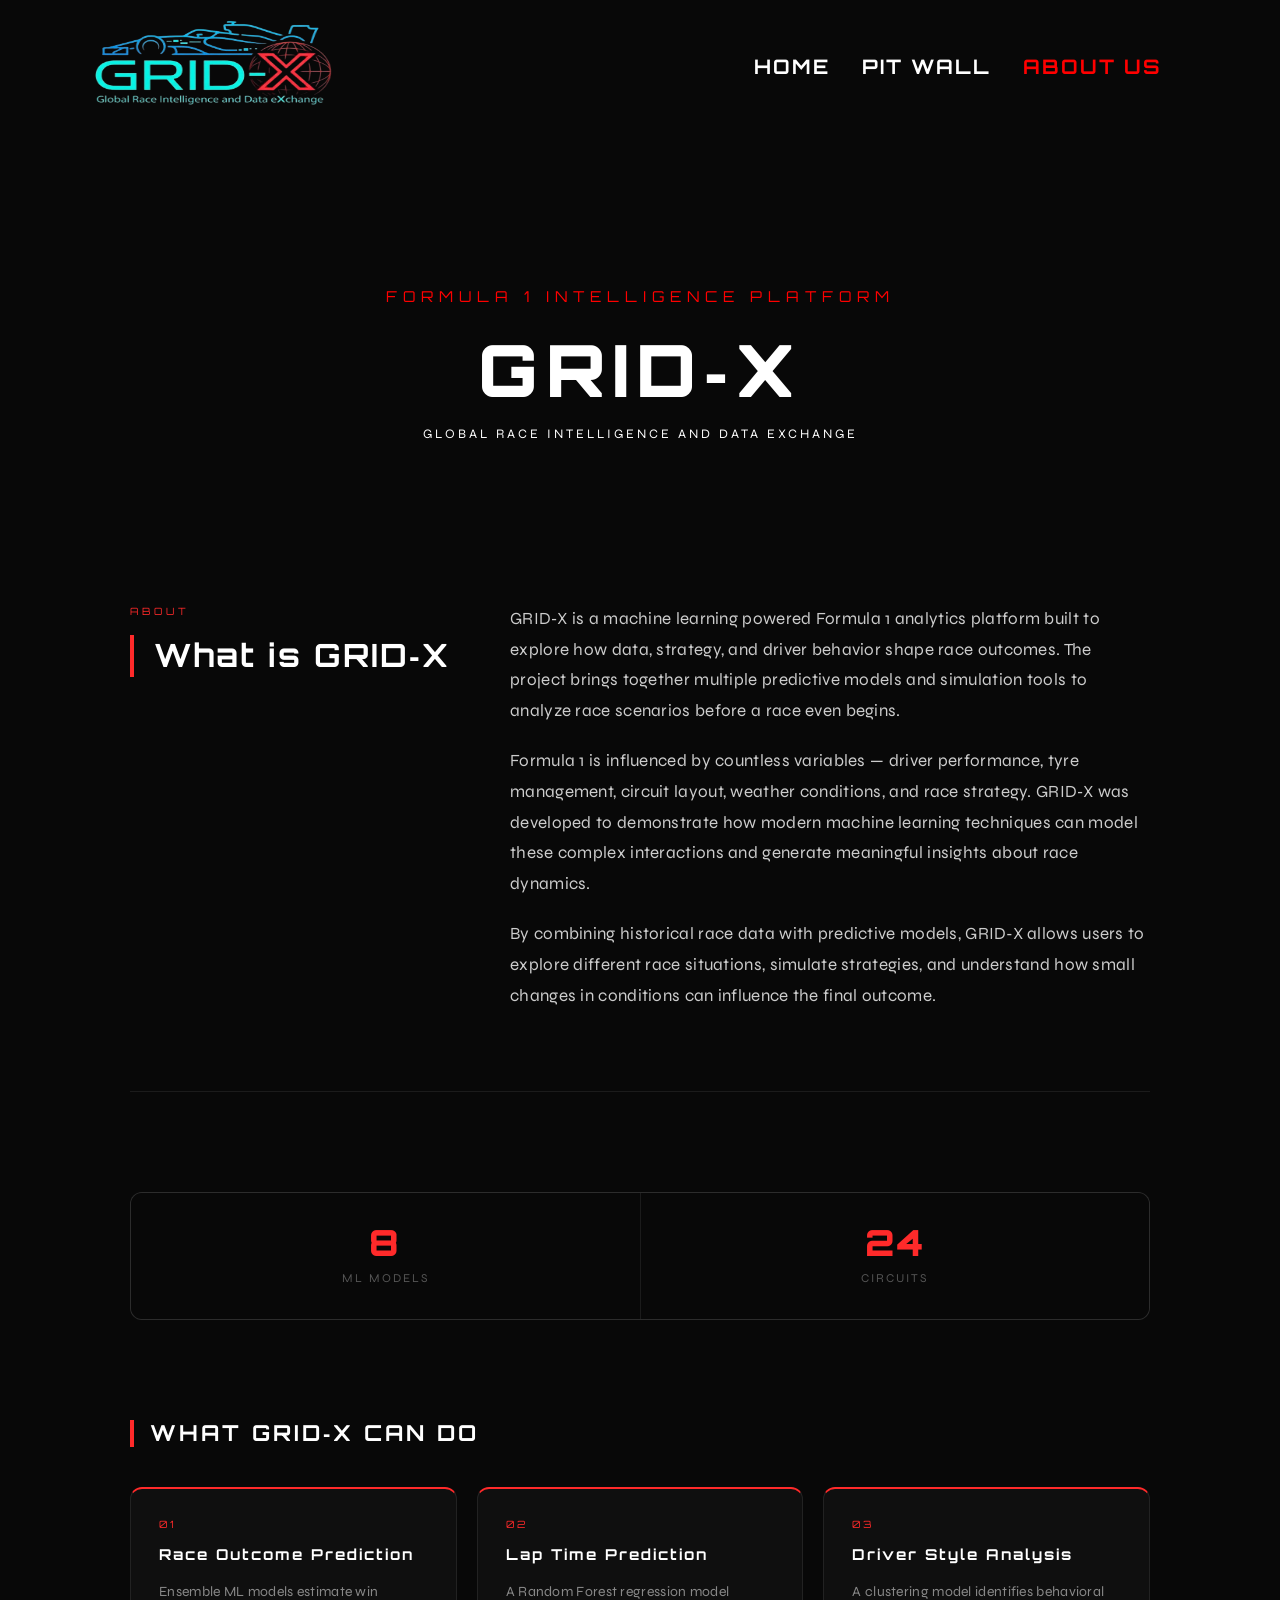
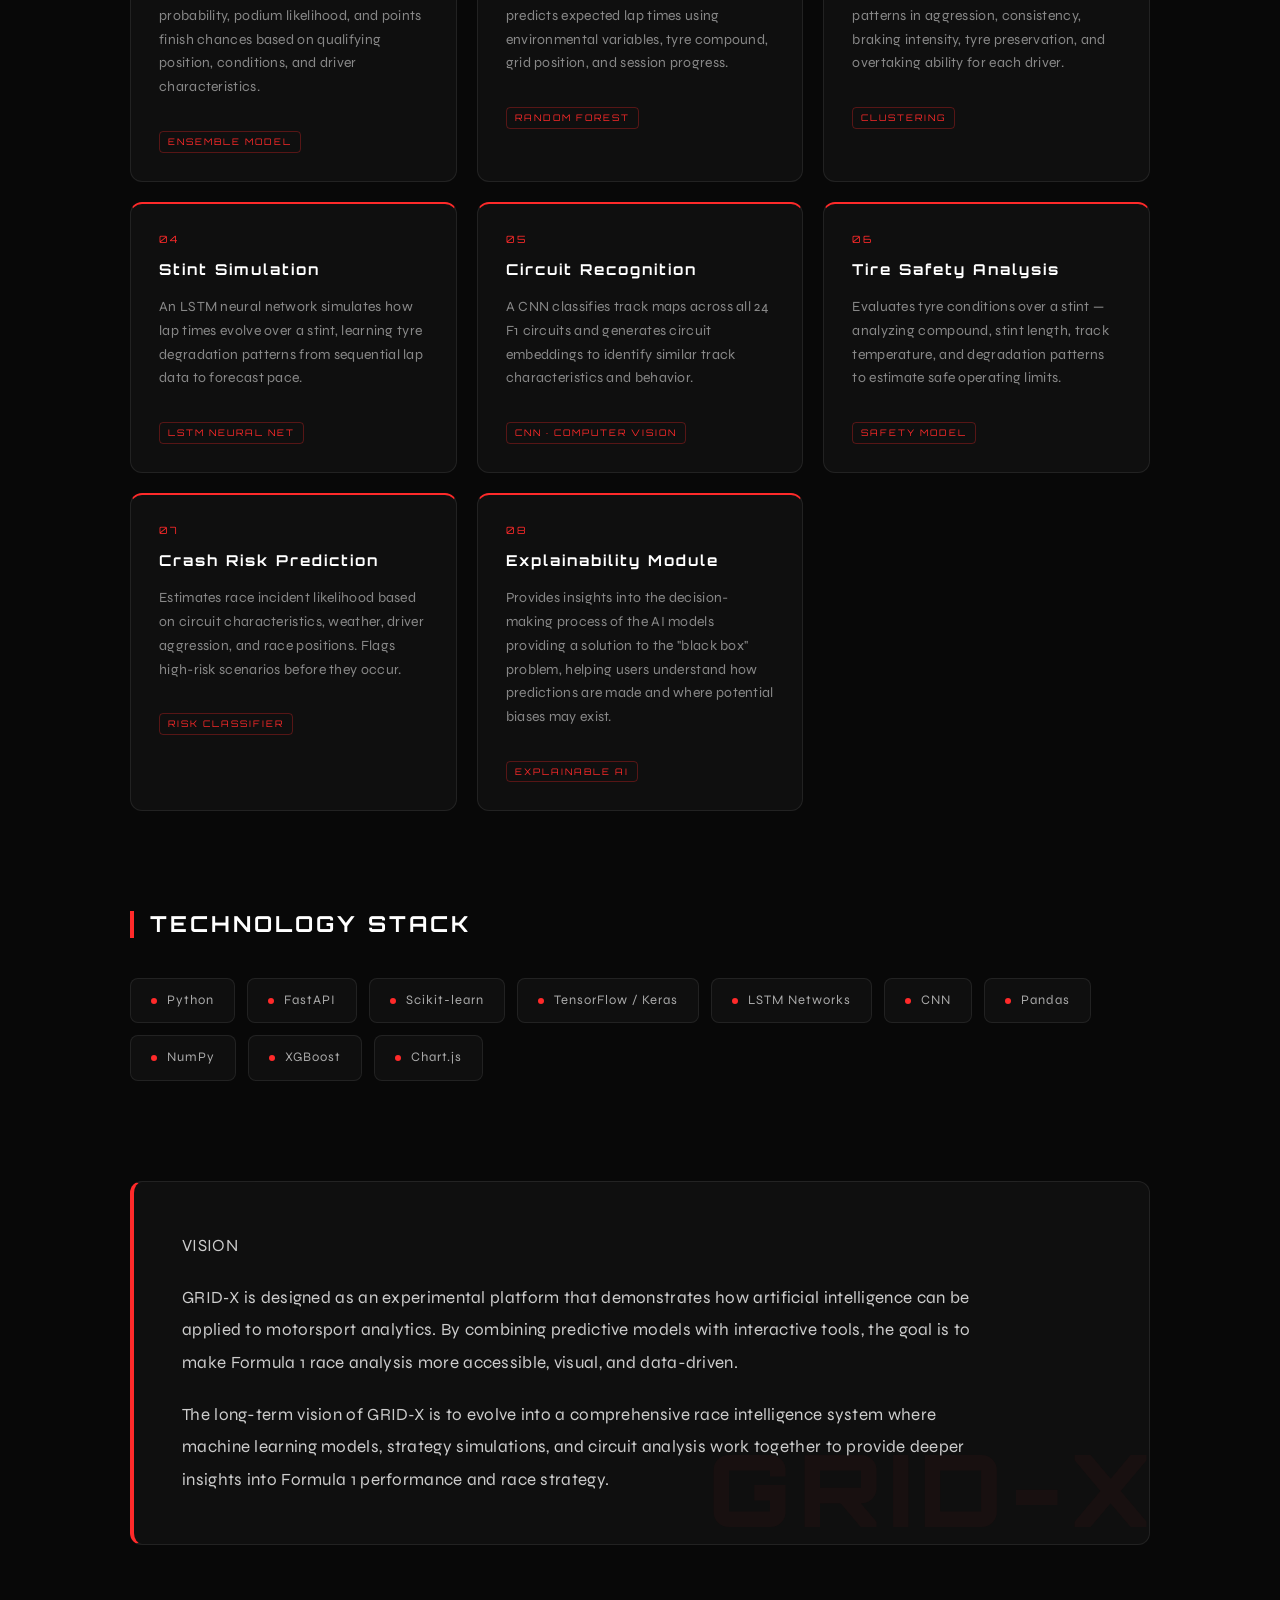
==== frontend/About_us.html @ e8d767ae "GRID-X Complete Frontend ✅ - Full frontend folder (20+ pages + CSS/JS) - Updated main.py (crash pred" ====
<!DOCTYPE html>
<html lang="en">
<head>
    <meta charset="UTF-8">
    <meta name="viewport" content="width=device-width, initial-scale=1.0">
    <title>About — GRID-X</title>
    <link href="https://cdn.jsdelivr.net/npm/bootstrap@5.3.0/dist/css/bootstrap.min.css" rel="stylesheet">
    <script src="https://cdn.jsdelivr.net/npm/bootstrap@5.3.0/dist/js/bootstrap.bundle.min.js"></script>
    <link href="https://fonts.googleapis.com/css2?family=Orbitron:wght@400;700;900&family=Syne:wght@400;500;600;700&display=swap" rel="stylesheet">
    <style>
        * { margin: 0; padding: 0; box-sizing: border-box; }

        :root {
            --red:     #ff2a2a;
            --bg:      #080808;
            --surface: rgba(255,255,255,0.03);
            --border:  rgba(255,255,255,0.08);
            --text:    #cccccc;
            --muted:   #555555;
            --white:   #ffffff;
        }

        body {
            background: var(--bg);
            color: var(--text);
            font-family: 'Syne', sans-serif;
            min-height: 100vh;
            overflow-x: hidden;
        }

        /* ===== NAVBAR ===== */
        .navbar {
    position: relative;
    z-index: 10;
    background:transparent !important;
    backdrop-filter:none;
    border-bottom: none;
}

.navbar-nav .nav-link {
    font-family: 'Orbitron', sans-serif !important;
    font-size: 20px !important;
    font-weight: 700 !important;
    letter-spacing: 2px;
    text-transform: uppercase;
    padding: 8px 16px !important;
}
.navbar-toggler {
    border-color: rgba(0, 0, 0, 0.3) !important;
}

.navbar-toggler-icon {
    background-image: url("data:image/svg+xml,%3csvg xmlns='http://www.w3.org/2000/svg' viewBox='0 0 30 30'%3e%3cpath stroke='rgba%28255%2C42%2C42%2C1%29' stroke-width='2' d='M4 7h22M4 15h22M4 23h22'/%3e%3c/svg%3e") !important;
}
.navbar-collapse {
    background:transparent;
    padding: 12px 20px;
    border-radius: 8px;
    margin-top: 8px;
}

.navbar-nav .nav-link.active   { color: #ff0000 !important; }
.navbar-nav .nav-link.inactive { color: #ffffff !important; }
.navbar-nav .nav-link:hover    { color: #5c5c5c !important; }
        /* ===== HERO ===== */
        .hero {
            position: relative;
            padding: 160px 20px 80px;
            display: flex;
            align-items: center;
            justify-content: center;
            overflow: hidden;
        }

        .hero-video {
            position: absolute;
            inset: 0;
            width: 100%;
            height: 100%;
            object-fit: cover;
            z-index: 0;
            opacity: 0.35;
        }

        .hero-overlay {
            position: absolute;
            inset: 0;
            background: linear-gradient(to bottom, rgba(8,8,8,0.3) 0%, rgba(8,8,8,0.5) 60%, rgba(8,8,8,1) 100%);
            z-index: 1;
        }

        .hero-content {
            position: relative;
            z-index: 2;
            text-align: center;
            padding: 0 40px;
        }

        .hero-tag {
            font-family: 'Orbitron', sans-serif;
            font-size: 15px;
            letter-spacing: 6px;
            color: #ff0000;
            text-transform: uppercase;
            margin-bottom: 24px;
            opacity: 0;
            animation: fadeUp 0.8s ease forwards 0.2s;
        }

        .hero-title {
            font-family: 'Orbitron', sans-serif;
            font-size: clamp(36px, 6vw, 72px);
            font-weight: 900;
            color: #ffffff;
            letter-spacing: 8px;
            text-transform: uppercase;
            line-height: 1;
            white-space: nowrap;
            opacity: 0;
            animation: fadeUp 0.8s ease forwards 0.4s;
        }

        .hero-line {
    font-family: 'Syne', sans-serif;
    font-size: 13px;
    color: #ffffff;
    letter-spacing: 3px;
    text-transform: uppercase;
    margin-top: 20px;
    white-space: nowrap;
    opacity: 0;
    animation: fadeUp 0.8s ease forwards 0.8s;
}

        /* ===== MAIN CONTENT ===== */
        .content {
            max-width: 1100px;
            margin: 0 auto;
            padding: 80px 40px 120px;
        }

        /* ===== INTRO ===== */
        .intro {
            display: grid;
            grid-template-columns: 1fr 2fr;
            gap: 60px;
            align-items: start;
            margin-bottom: 100px;
            padding-bottom: 80px;
            border-bottom: 1px solid var(--border);
        }

        .intro-label {
            font-family: 'Orbitron', sans-serif;
            font-size: 10px;
            letter-spacing: 4px;
            color: var(--red);
            text-transform: uppercase;
            margin-bottom: 16px;
        }

        .intro-heading {
            font-family: 'Orbitron', sans-serif;
            font-size: 32px;
            font-weight: 700;
            color: var(--white);
            letter-spacing: 2px;
            line-height: 1.3;
            border-left: 4px solid var(--red);
            padding-left: 20px;
        }

        .intro-body p {
            font-family: 'Syne', sans-serif;
            font-size: 17px;
            line-height: 1.8;
            color: var(--text);
            margin-bottom: 20px;
            letter-spacing: 0.3px;
        }

        .intro-body p:last-child { margin-bottom: 0; }

        /* ===== SECTION TITLE ===== */
        .section-title {
            font-family: 'Orbitron', sans-serif;
            font-size: 22px;
            font-weight: 700;
            color: var(--white);
            letter-spacing: 3px;
            text-transform: uppercase;
            border-left: 4px solid var(--red);
            padding-left: 16px;
            margin-bottom: 40px;
        }

        /* ===== MODULE CARDS ===== */
        .modules { margin-bottom: 100px; }

        .modules-grid {
            display: grid;
            grid-template-columns: repeat(auto-fill, minmax(300px, 1fr));
            gap: 20px;
        }

        .module-card {
            background: var(--surface);
            border: 1px solid var(--border);
            border-top: 2px solid var(--red);
            border-radius: 12px;
            padding: 28px;
            transition: 0.25s ease;
            position: relative;
            overflow: hidden;
        }

        .module-card::before {
            content: '';
            position: absolute;
            top: 0; left: 0;
            width: 100%; height: 100%;
            background: linear-gradient(135deg, rgba(255,42,42,0.04) 0%, transparent 60%);
            opacity: 0;
            transition: 0.25s ease;
        }

        .module-card:hover { border-color: rgba(255,255,255,0.15); transform: translateY(-4px); }
        .module-card:hover::before { opacity: 1; }

        .module-number {
            font-family: 'Orbitron', sans-serif;
            font-size: 10px;
            letter-spacing: 3px;
            color: var(--red);
            margin-bottom: 12px;
        }

        .module-name {
            font-family: 'Orbitron', sans-serif;
            font-size: 15px;
            font-weight: 700;
            color: var(--white);
            letter-spacing: 2px;
            margin-bottom: 14px;
        }

        .module-desc {
            font-family: 'Syne', sans-serif;
            font-size: 14px;
            line-height: 1.7;
            color: #888;
            letter-spacing: 0.3px;
        }

        .module-tag {
            display: inline-block;
            margin-top: 16px;
            font-family: 'Orbitron', sans-serif;
            font-size: 9px;
            letter-spacing: 2px;
            color: var(--red);
            border: 1px solid rgba(255,42,42,0.3);
            border-radius: 4px;
            padding: 3px 8px;
            text-transform: uppercase;
        }

        /* ===== TECH STACK ===== */
        .tech { margin-bottom: 100px; }

        .tech-grid {
            display: flex;
            flex-wrap: wrap;
            gap: 12px;
        }

        .tech-pill {
            background: var(--surface);
            border: 1px solid var(--border);
            border-radius: 8px;
            padding: 12px 20px;
            display: flex;
            align-items: center;
            gap: 10px;
            transition: 0.2s ease;
        }

        .tech-pill:hover {
            border-color: rgba(255,42,42,0.4);
            background: rgba(255,42,42,0.05);
        }

        .tech-dot {
            width: 6px;
            height: 6px;
            border-radius: 50%;
            background: var(--red);
            flex-shrink: 0;
        }

        .tech-pill span {
            font-family: 'Syne', sans-serif;
            font-size: 13px;
            letter-spacing: 1px;
            color: #aaa;
        }

        /* ===== VISION ===== */
        .vision {
            background: var(--surface);
            border: 1px solid var(--border);
            border-left: 4px solid var(--red);
            border-radius: 12px;
            padding: 48px;
            position: relative;
            overflow: hidden;
        }

        .vision::after {
            content: 'GRID-X';
            position: absolute;
            right: -10px;
            bottom: -20px;
            font-family: 'Orbitron', sans-serif;
            font-size: 100px;
            font-weight: 900;
            color: rgba(255,42,42,0.04);
            letter-spacing: 8px;
            pointer-events: none;
            user-select: none;
        }

        .vision-label {
            font-family: 'Orbitron', sans-serif;
            font-size: 10px;
            letter-spacing: 4px;
            color: var(--red);
            text-transform: uppercase;
            margin-bottom: 20px;
        }

        .vision p {
            font-family: 'Syne', sans-serif;
            font-size: 17px;
            line-height: 1.9;
            color: var(--text);
            margin-bottom: 20px;
            max-width: 800px;
            letter-spacing: 0.3px;
        }

        .vision p:last-child { margin-bottom: 0; }

        /* ===== STATS ===== */
        .stats {
            display: grid;
            grid-template-columns: repeat(2, 1fr);
            gap: 1px;
            background: var(--border);
            border: 1px solid var(--border);
            border-radius: 12px;
            overflow: hidden;
            margin-bottom: 100px;
        }

        .stat {
            background: var(--bg);
            padding: 32px 24px;
            text-align: center;
        }

        .stat-number {
            font-family: 'Orbitron', sans-serif;
            font-size: 36px;
            font-weight: 900;
            color: var(--red);
            letter-spacing: 2px;
            line-height: 1;
            margin-bottom: 8px;
        }

        .stat-label {
            font-family: 'Syne', sans-serif;
            font-size: 12px;
            letter-spacing: 2px;
            color: var(--muted);
            text-transform: uppercase;
        }

        /* ===== ANIMATIONS ===== */
        @keyframes fadeUp {
            from { opacity: 0; transform: translateY(24px); }
            to   { opacity: 1; transform: translateY(0); }
        }

        /* ===== RESPONSIVE ===== */
        @media (max-width: 900px) {
            .intro { grid-template-columns: 1fr; gap: 32px; }
        }

        @media (max-width: 600px) {
            .content { padding: 60px 24px 80px; }
            .vision { padding: 32px 24px; }
            .hero-title { font-size: 36px; }
        }
    </style>
</head>
<body>

    <!-- NAVBAR -->
    <nav class="navbar navbar-expand-lg navbar-light">
        <div class="container">
            <a class="navbar-brand" href="index.html">
                <img src="image_folder/logo for now.jpg" alt="Logo" width="260" height="100">
            </a>
            <button class="navbar-toggler" type="button" data-bs-toggle="collapse" data-bs-target="#navbarNav">
                <span class="navbar-toggler-icon"></span>
            </button>
            <div class="collapse navbar-collapse justify-content-end" id="navbarNav">
                <ul class="navbar-nav">
                    <li class="nav-item"><a class="nav-link inactive" href="index.html">Home</a></li>
                    <li class="nav-item"><a class="nav-link inactive" href="pitwall.html">Pit Wall</a></li>
                    <li class="nav-item"><a class="nav-link active" href="About_us.html">About Us</a></li>
                </ul>
            </div>
        </div>
    </nav>

    <!-- HERO -->
    <section class="hero">
       
        <div class="hero-overlay"></div>
        <div class="hero-content">
            <p class="hero-tag">Formula 1 Intelligence Platform</p>
            <h1 class="hero-title">GRID&#8209;X</h1>
            <div class="hero-line">Global Race Intelligence and Data eXchange</div>
        </div>
    </section>

    <!-- CONTENT -->
    <main class="content">

        <section class="intro">
            <div>
                <p class="intro-label">About</p>
                <h2 class="intro-heading">What is GRID&#8209;X</h2>
            </div>
            <div class="intro-body">
                <p>GRID&#8209;X is a machine learning powered Formula 1 analytics platform built to explore how data, strategy, and driver behavior shape race outcomes. The project brings together multiple predictive models and simulation tools to analyze race scenarios before a race even begins.</p>
                <p>Formula 1 is influenced by countless variables — driver performance, tyre management, circuit layout, weather conditions, and race strategy. GRID&#8209;X was developed to demonstrate how modern machine learning techniques can model these complex interactions and generate meaningful insights about race dynamics.</p>
                <p>By combining historical race data with predictive models, GRID&#8209;X allows users to explore different race situations, simulate strategies, and understand how small changes in conditions can influence the final outcome.</p>
            </div>
        </section>

        <div class="stats">
            <div class="stat">
                <div class="stat-number">8</div>
                <div class="stat-label">ML Models</div>
            </div>
            <div class="stat">
                <div class="stat-number">24</div>
                <div class="stat-label">Circuits</div>
            </div>
        </div>

        <section class="modules">
            <h2 class="section-title">What GRID&#8209;X Can Do</h2>
            <div class="modules-grid">
                <div class="module-card">
                    <div class="module-number">01</div>
                    <div class="module-name">Race Outcome Prediction</div>
                    <p class="module-desc">Ensemble ML models estimate win probability, podium likelihood, and points finish chances based on qualifying position, conditions, and driver characteristics.</p>
                    <span class="module-tag">Ensemble Model</span>
                </div>
                <div class="module-card">
                    <div class="module-number">02</div>
                    <div class="module-name">Lap Time Prediction</div>
                    <p class="module-desc">A Random Forest regression model predicts expected lap times using environmental variables, tyre compound, grid position, and session progress.</p>
                    <span class="module-tag">Random Forest</span>
                </div>
                <div class="module-card">
                    <div class="module-number">03</div>
                    <div class="module-name">Driver Style Analysis</div>
                    <p class="module-desc">A clustering model identifies behavioral patterns in aggression, consistency, braking intensity, tyre preservation, and overtaking ability for each driver.</p>
                    <span class="module-tag">Clustering</span>
                </div>
                <div class="module-card">
                    <div class="module-number">04</div>
                    <div class="module-name">Stint Simulation</div>
                    <p class="module-desc">An LSTM neural network simulates how lap times evolve over a stint, learning tyre degradation patterns from sequential lap data to forecast pace.</p>
                    <span class="module-tag">LSTM Neural Net</span>
                </div>
                <div class="module-card">
                    <div class="module-number">05</div>
                    <div class="module-name">Circuit Recognition</div>
                    <p class="module-desc">A CNN classifies track maps across all 24 F1 circuits and generates circuit embeddings to identify similar track characteristics and behavior.</p>
                    <span class="module-tag">CNN · Computer Vision</span>
                </div>
                <div class="module-card">
                    <div class="module-number">06</div>
                    <div class="module-name">Tire Safety Analysis</div>
                    <p class="module-desc">Evaluates tyre conditions over a stint — analyzing compound, stint length, track temperature, and degradation patterns to estimate safe operating limits.</p>
                    <span class="module-tag">Safety Model</span>
                </div>
                <div class="module-card">
                    <div class="module-number">07</div>
                    <div class="module-name">Crash Risk Prediction</div>
                    <p class="module-desc">Estimates race incident likelihood based on circuit characteristics, weather, driver aggression, and race positions. Flags high-risk scenarios before they occur.</p>
                    <span class="module-tag">Risk Classifier</span>
                </div>
                <div class="module-card">
                    <div class="module-number">08</div>
                    <div class="module-name">Explainability Module</div>
                    <p class="module-desc">Provides insights into the decision-making process of the AI models providing a solution to the "black box" problem, helping users understand how predictions are made and where potential biases may exist.</p>
                    <span class="module-tag">Explainable AI</span>
                </div>
            </div>
        </section>

        <section class="tech">
            <h2 class="section-title">Technology Stack</h2>
            <div class="tech-grid">
                <div class="tech-pill"><div class="tech-dot"></div><span>Python</span></div>
                <div class="tech-pill"><div class="tech-dot"></div><span>FastAPI</span></div>
                <div class="tech-pill"><div class="tech-dot"></div><span>Scikit-learn</span></div>
                <div class="tech-pill"><div class="tech-dot"></div><span>TensorFlow / Keras</span></div>
                <div class="tech-pill"><div class="tech-dot"></div><span>LSTM Networks</span></div>
                <div class="tech-pill"><div class="tech-dot"></div><span>CNN</span></div>
                <div class="tech-pill"><div class="tech-dot"></div><span>Pandas</span></div>
                <div class="tech-pill"><div class="tech-dot"></div><span>NumPy</span></div>
                <div class="tech-pill"><div class="tech-dot"></div><span>XGBoost</span></div>
                <div class="tech-pill"><div class="tech-dot"></div><span>Chart.js</span></div>
            </div>
        </section>

        <section class="vision">
            <p class="vision-label">Vision</p>
            <p>GRID&#8209;X is designed as an experimental platform that demonstrates how artificial intelligence can be applied to motorsport analytics. By combining predictive models with interactive tools, the goal is to make Formula 1 race analysis more accessible, visual, and data-driven.</p>
            <p>The long-term vision of GRID&#8209;X is to evolve into a comprehensive race intelligence system where machine learning models, strategy simulations, and circuit analysis work together to provide deeper insights into Formula 1 performance and race strategy.</p>
        </section>

    </main>

   

</body>
</html>
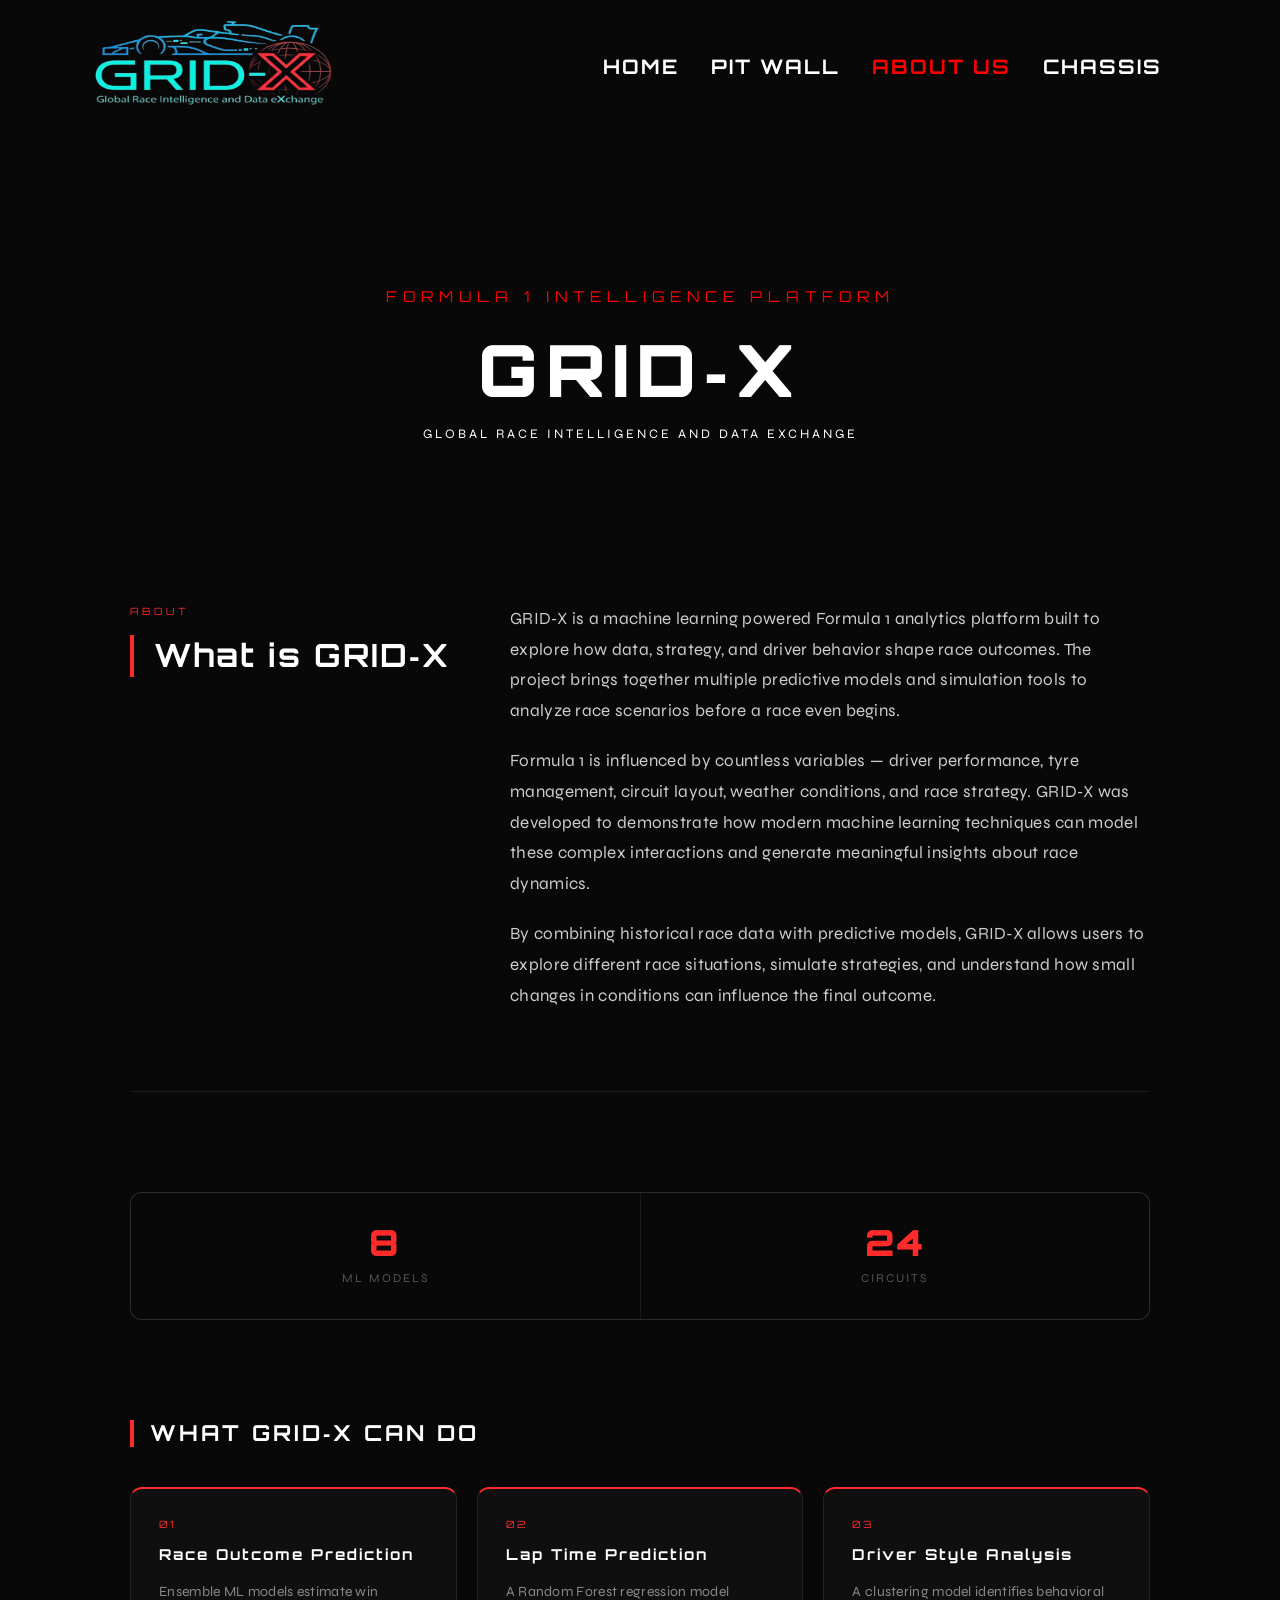
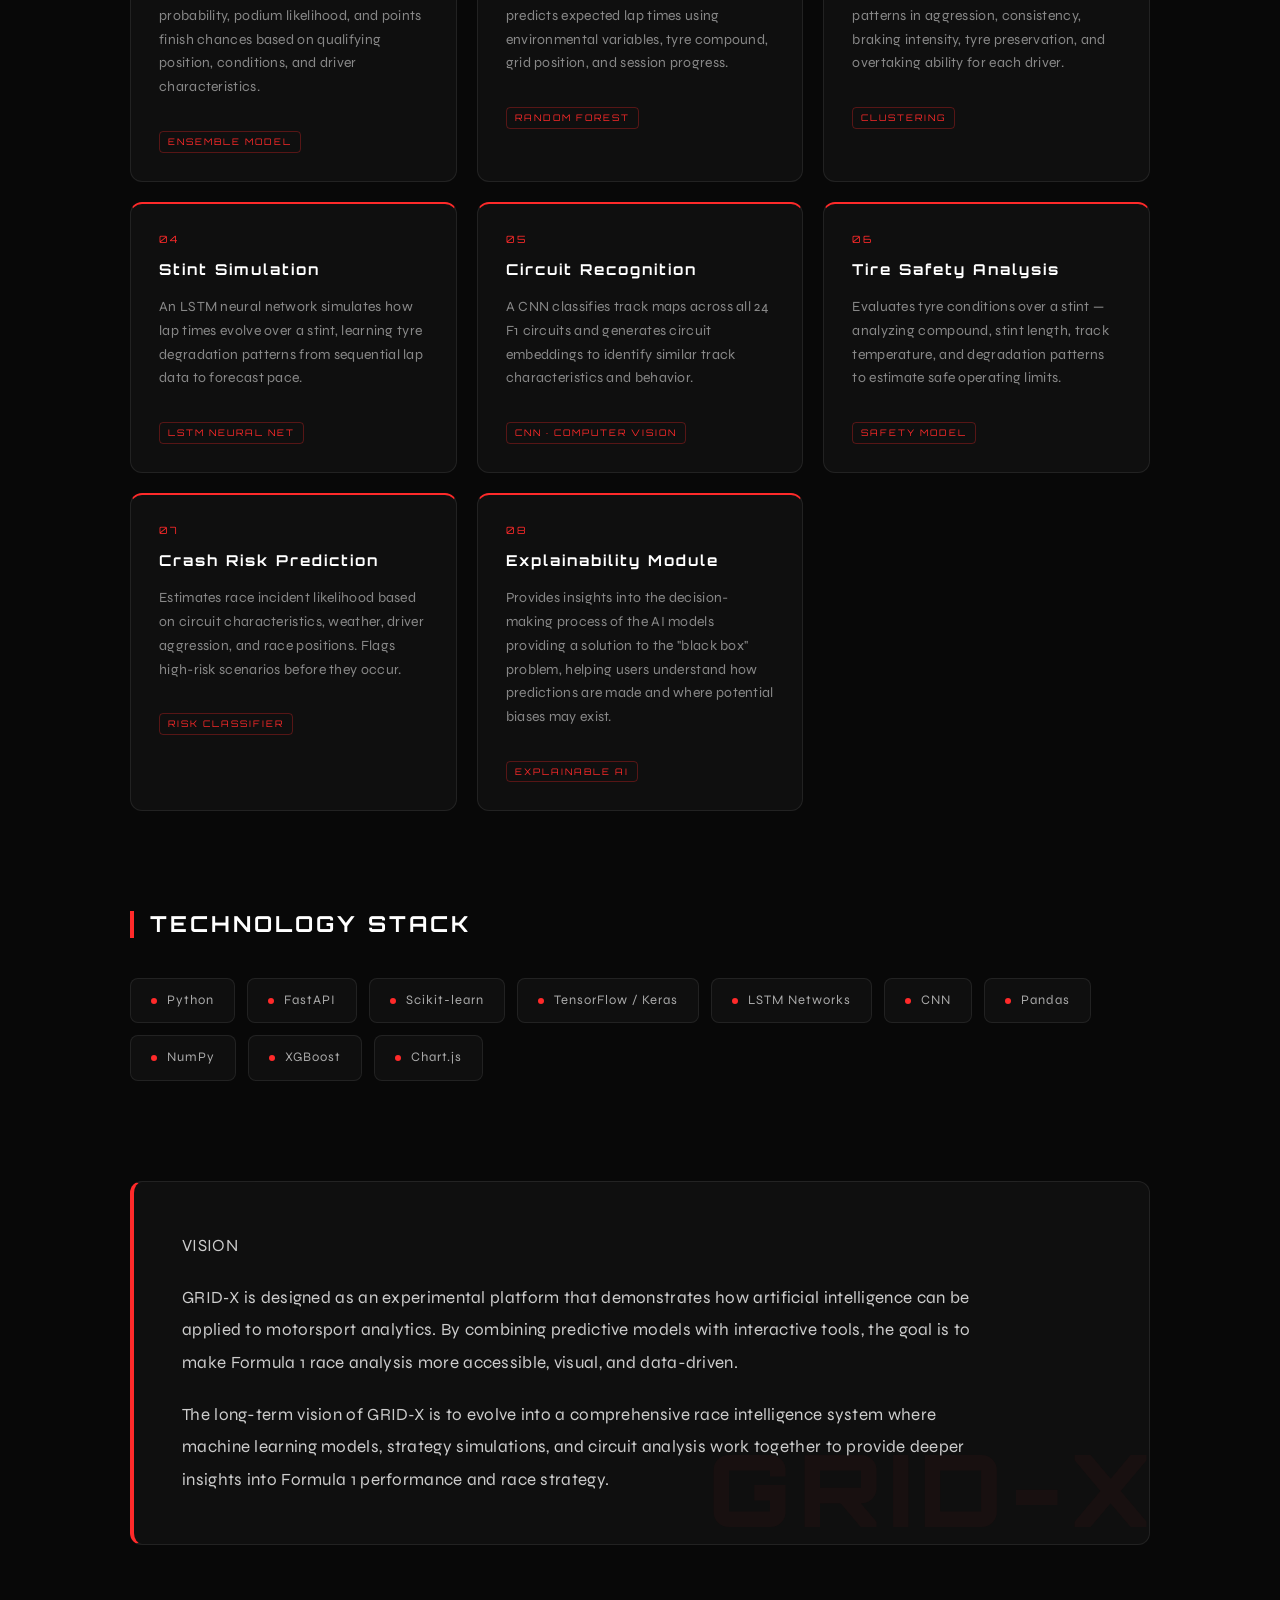
==== commit 8e582778: "new chassis page and updated frontend" ====
--- a/frontend/About_us.html
+++ b/frontend/About_us.html
@@ -421,6 +421,7 @@
                     <li class="nav-item"><a class="nav-link inactive" href="index.html">Home</a></li>
                     <li class="nav-item"><a class="nav-link inactive" href="pitwall.html">Pit Wall</a></li>
                     <li class="nav-item"><a class="nav-link active" href="About_us.html">About Us</a></li>
+                    <li class="nav-item"><a class="nav-link inactive" href="chassis.html">Chassis</a></li>
                 </ul>
             </div>
         </div>
